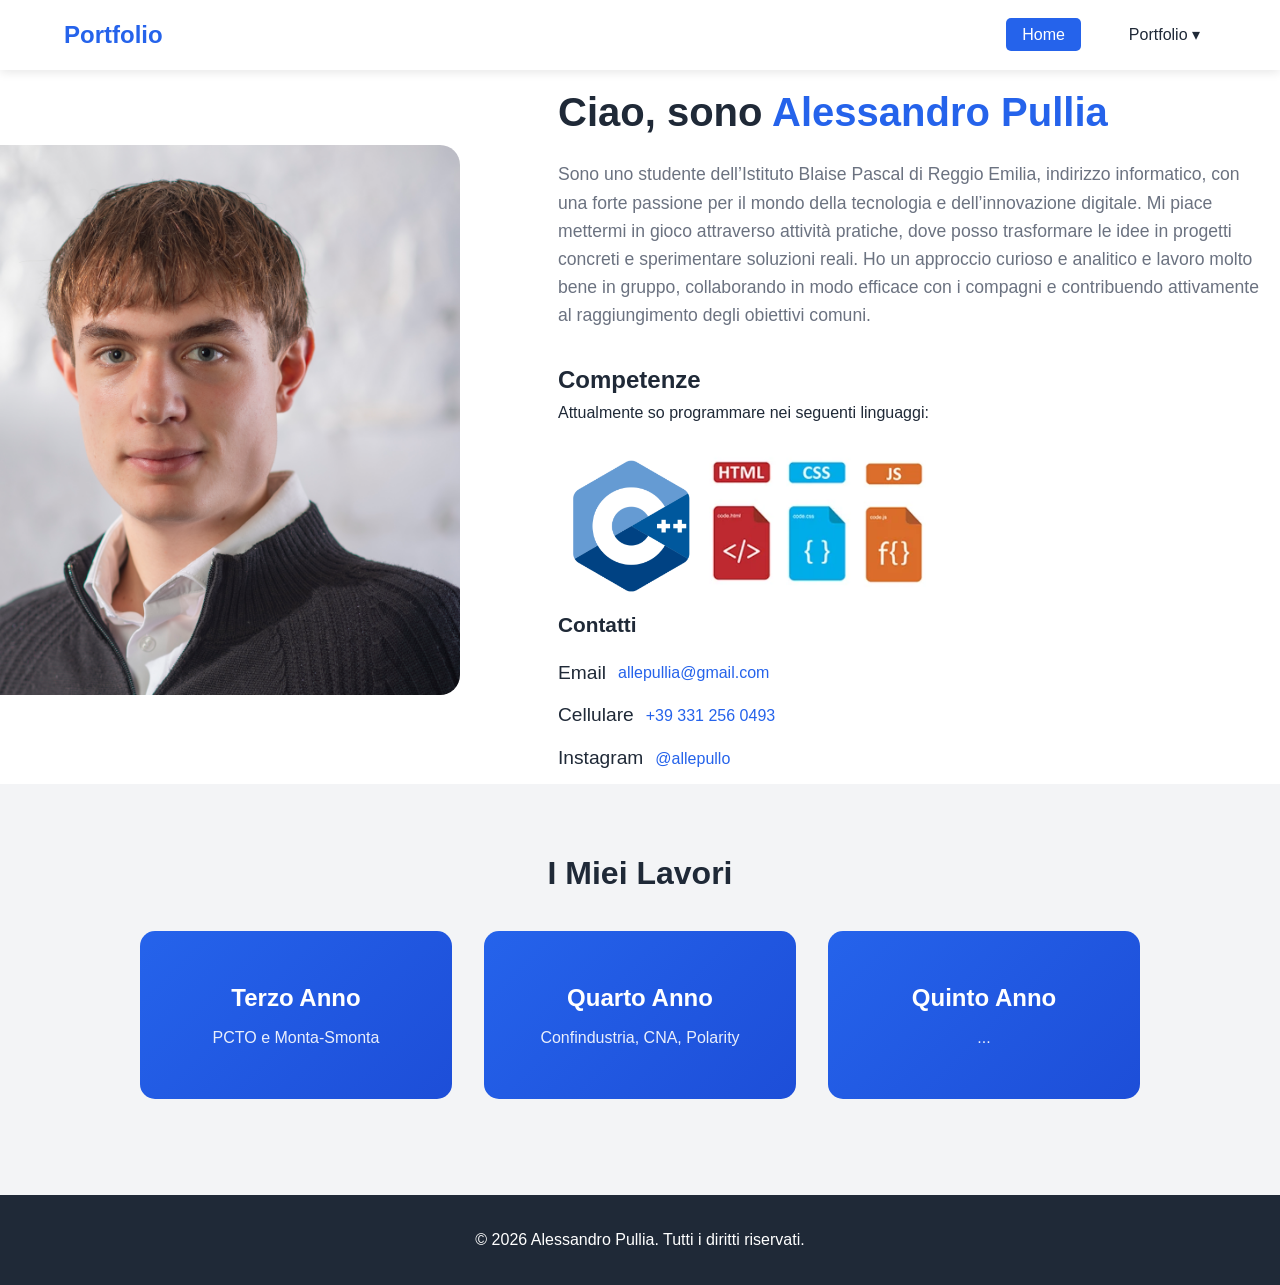
==== index.html @ db017f82 "Add files via upload" ====
<!DOCTYPE html>
<html lang="it">
<head>
    <meta charset="UTF-8">
    <meta name="viewport" content="width=device-width, initial-scale=1.0">
    <title>Il Mio Portfolio</title>
    <link rel="stylesheet" href="style.css">
</head>
<body>
    <header>
        <nav class="navbar">
            <div class="logo">Portfolio</div>
            <ul class="nav-links">
                <li><a href="index.html" class="active">Home</a></li>
                <li class="dropdown">
                    <a href="#">Portfolio ▾</a>
                    <ul class="dropdown-menu">
                        <li><a href="terzoAnno.html">Terzo Anno</a></li>
                        <li><a href="quartoAnno.html">Quarto Anno</a></li>
                        <li><a href="quintoAnno.html">Quinto Anno</a></li>
                    </ul>
                </li>
            </ul>
        </nav>
    </header>
    <main>
        <section class="about-me">
            <div class="about-container">
                <div class="profile-image">
                    <img src="alle _CAP2257.jpg" alt="Foto profilo">
                </div>
                <div class="about-content">
                    <h1>Ciao, sono <span class="highlight">Alessandro Pullia</span></h1>
                    <p class="bio">
                        Sono uno studente dell’Istituto Blaise Pascal di Reggio Emilia, indirizzo informatico, con una forte passione 
                        per il mondo della tecnologia e dell’innovazione digitale.
                        Mi piace mettermi in gioco attraverso attività pratiche, dove posso trasformare le idee 
                        in progetti concreti e sperimentare soluzioni reali.
                        Ho un approccio curioso e analitico e
                        lavoro molto bene in gruppo, collaborando in modo efficace con i compagni e contribuendo 
                        attivamente al raggiungimento degli obiettivi comuni.      
                    </p>
                    <p class="bio">
                        <h2>Competenze</h2>
                        
                        Attualmente so programmare nei seguenti linguaggi:<br><br>
                        <img src="fin.png" id = "img1">
                    </p>
                    <div class="contacts">
                        <h2>Contatti</h2>
                        <ul class="contact-list">
                            <li>
                                <span class="icon">Email</span>
                                <a>allepullia@gmail.com</a>
                            </li>
                            <li>
                                <span class="icon">Cellulare</span>
                                <a>+39 331 256 0493</a>
                            </li>
                            <li>
                                <span class="icon">Instagram</span>
                                <a>@allepullo</a>
                            </li>
                        </ul>
                    </div>
                </div>
            </div>
        </section>
        <section class="portfolio-preview">
            <h2>I Miei Lavori</h2>
            <div class="year-cards">
                <a href="terzoAnno.html" class="year-card">
                    <div class="card-content">
                        <h3>Terzo Anno</h3>
                        <p>PCTO e Monta-Smonta</p>
                    </div>
                </a>
                <a href="quartoAnno.html" class="year-card">
                    <div class="card-content">
                        <h3>Quarto Anno</h3>
                        <p>Confindustria, CNA, Polarity</p>
                    </div>
                </a>
                <a href="quintoAnno.html" class="year-card">
                    <div class="card-content">
                        <h3>Quinto Anno</h3>
                        <p>...</p>
                    </div>
                </a>
            </div>
        </section>
    </main>
    <footer>
        <p>&copy; 2026 Alessandro Pullia. Tutti i diritti riservati.</p>
    </footer>
</body>
</html>
---- style.css ----
/* Reset e base */
* {
    margin: 0;
    padding: 0;
    box-sizing: border-box;
}
:root {
    --primary: #2563eb;
    --primary-dark: #1d4ed8;
    --dark: #1f2937;
    --light: #f3f4f6;
    --white: #ffffff;
    --gray: #6b7280;
}
body {
    font-family: 'Segoe UI', Tahoma, Geneva, Verdana, sans-serif;
    line-height: 1.6;
    color: var(--dark);
    background-color: var(--light);
}
a {
    text-decoration: none;
    color: inherit;
}
ul {
    list-style: none;
}
/* Navbar */
.navbar {
    display: flex;
    justify-content: space-between;
    align-items: center;
    padding: 1rem 5%;
    background-color: var(--white);
    box-shadow: 0 2px 10px rgba(0, 0, 0, 0.1);
    position: sticky;
    top: 0;
    z-index: 100;
}
.logo {
    font-size: 1.5rem;
    font-weight: bold;
    color: var(--primary);
}
.nav-links {
    display: flex;
    gap: 2rem;
}
.nav-links a {
    padding: 0.5rem 1rem;
    border-radius: 5px;
    transition: background-color 0.3s, color 0.3s;
}
.nav-links a:hover,
.nav-links a.active {
    background-color: var(--primary);
    color: var(--white);
}
/* Dropdown */
.dropdown {
    position: relative;
}
.dropdown-menu {
    position: absolute;
    top: 100%;
    left: 0;
    background-color: var(--white);
    min-width: 180px;
    box-shadow: 0 4px 15px rgba(0, 0, 0, 0.15);
    border-radius: 8px;
    opacity: 0;
    visibility: hidden;
    transform: translateY(10px);
    transition: all 0.3s;
}
.dropdown:hover .dropdown-menu {
    opacity: 1;
    visibility: visible;
    transform: translateY(0);
}
.dropdown-menu li a {
    display: block;
    padding: 0.75rem 1rem;
    border-radius: 0;
}
.dropdown-menu li:first-child a {
    border-radius: 8px 8px 0 0;
}
.dropdown-menu li:last-child a {
    border-radius: 0 0 8px 8px;
}
/* About Me Section */
.about-me {
    padding: 10px;
    background-color: var(--white);
}
.about-container {
    max-width: 1300px;
    margin: 0 auto;
    display: grid;
    grid-template-columns: 500px 1fr;
    gap: 3rem;
    align-items: start;
}
.profile-image {
    width: 110%;
    aspect-ratio: 1;
    border-radius: 20px;
    overflow: hidden;
    background-color: var(--light);
    position: relative;
    top: 65px;
    left: -100px;
}
.profile-image img {
    width: 100%;
    height: 100%;
    object-fit: cover;
}
.about-content h1 {
    font-size: 2.5rem;
    margin-bottom: 1rem;
}
.highlight {
    color: var(--primary);
}
.bio {
    font-size: 1.1rem;
    color: var(--gray);
    margin-bottom: 2rem;
}
#img1{
    height:150px;
}
.contacts h2 {
    font-size: 1.3rem;
    margin-bottom: 1rem;
    color: var(--dark);
}
.contact-list {
    display: flex;
    flex-direction: column;
    gap: 0.75rem;
}
.contact-list li {
    display: flex;
    align-items: center;
    gap: 0.75rem;
}
.contact-list .icon {
    font-size: 1.2rem;
}
.contact-list a {
    color: var(--primary);
    transition: color 0.3s;
}
.contact-list a:hover {
    color: var(--primary-dark);
}
/* Portfolio Preview */
.portfolio-preview {
    padding: 4rem 5%;
}
.portfolio-preview h2 {
    text-align: center;
    font-size: 2rem;
    margin-bottom: 2rem;
}
.year-cards {
    display: grid;
    grid-template-columns: repeat(auto-fit, minmax(280px, 1fr));
    gap: 2rem;
    max-width: 1000px;
    margin: 0 auto;
}
.year-card {
    background: linear-gradient(135deg, var(--primary), var(--primary-dark));
    border-radius: 15px;
    padding: 3rem 2rem;
    text-align: center;
    color: var(--white);
    transition: transform 0.3s, box-shadow 0.3s;
}
.year-card:hover {
    transform: translateY(-10px);
    box-shadow: 0 15px 40px rgba(37, 99, 235, 0.3);
}
.year-card h3 {
    font-size: 1.5rem;
    margin-bottom: 0.5rem;
}
.year-card p {
    opacity: 0.9;
}
/* Page Header (per le sottopagine) */
.page-header {
    background: linear-gradient(135deg, var(--primary), var(--primary-dark));
    color: var(--white);
    padding: 4rem 5%;
    text-align: center;
}
.page-header h1 {
    font-size: 2.5rem;
    margin-bottom: 0.5rem;
}
.page-header p {
    opacity: 0.9;
}
/* Projects Grid */
.projects-section {
    padding: 4rem 5%;
    max-width: 1600px;
    margin: 0 auto;
}
.projects-grid {
    display: grid;
    grid-template-columns: repeat(auto-fit, minmax(300px, 1fr));
    gap: 2rem;
}
.project-card {
    background-color: var(--white);
    border-radius: 15px;
    overflow: hidden;
    box-shadow: 0 5px 20px rgba(0, 0, 0, 0.1);
    transition: transform 0.3s;
    padding: 10px;;
}
.project-card:hover {
    transform: translateY(-5px);
}
.project-image {
    width: 100%;
    height: 200px;
    background-color: var(--light);
    overflow: hidden;
}
.project-image img {
    width: 100%;
    height: 100%;
    object-fit: cover;
}
.project-info {
    padding: 1.5rem;
}
.project-info h3 {
    margin-bottom: 0.5rem;
    color: var(--dark);
}
.project-info p {
    color: var(--gray);
    font-size: 0.95rem;
    margin-bottom: 1rem;
}
.project-tags {
    display: flex;
    flex-wrap: wrap;
    gap: 0.5rem;
}
.tag {
    background-color: var(--light);
    padding: 0.25rem 0.75rem;
    border-radius: 20px;
    font-size: 0.8rem;
    color: var(--primary);
}
/* Footer */
footer {
    background-color: var(--dark);
    color: var(--white);
    text-align: center;
    padding: 2rem;
    margin-top: 2rem;
}
/* Responsive */
@media (max-width: 768px) {
    .about-container {
        grid-template-columns: 1fr;
        text-align: center;
    }
    
    .profile-image {
        max-width: 250px;
        margin: 0 auto;
    }
    
    .contact-list {
        align-items: center;
    }
    
    .navbar {
        flex-direction: column;
        gap: 1rem;
    }
    
    .nav-links {
        flex-wrap: wrap;
        justify-content: center;
    }
}
#comp{
    position: absolute;
    bottom: 100px;
}
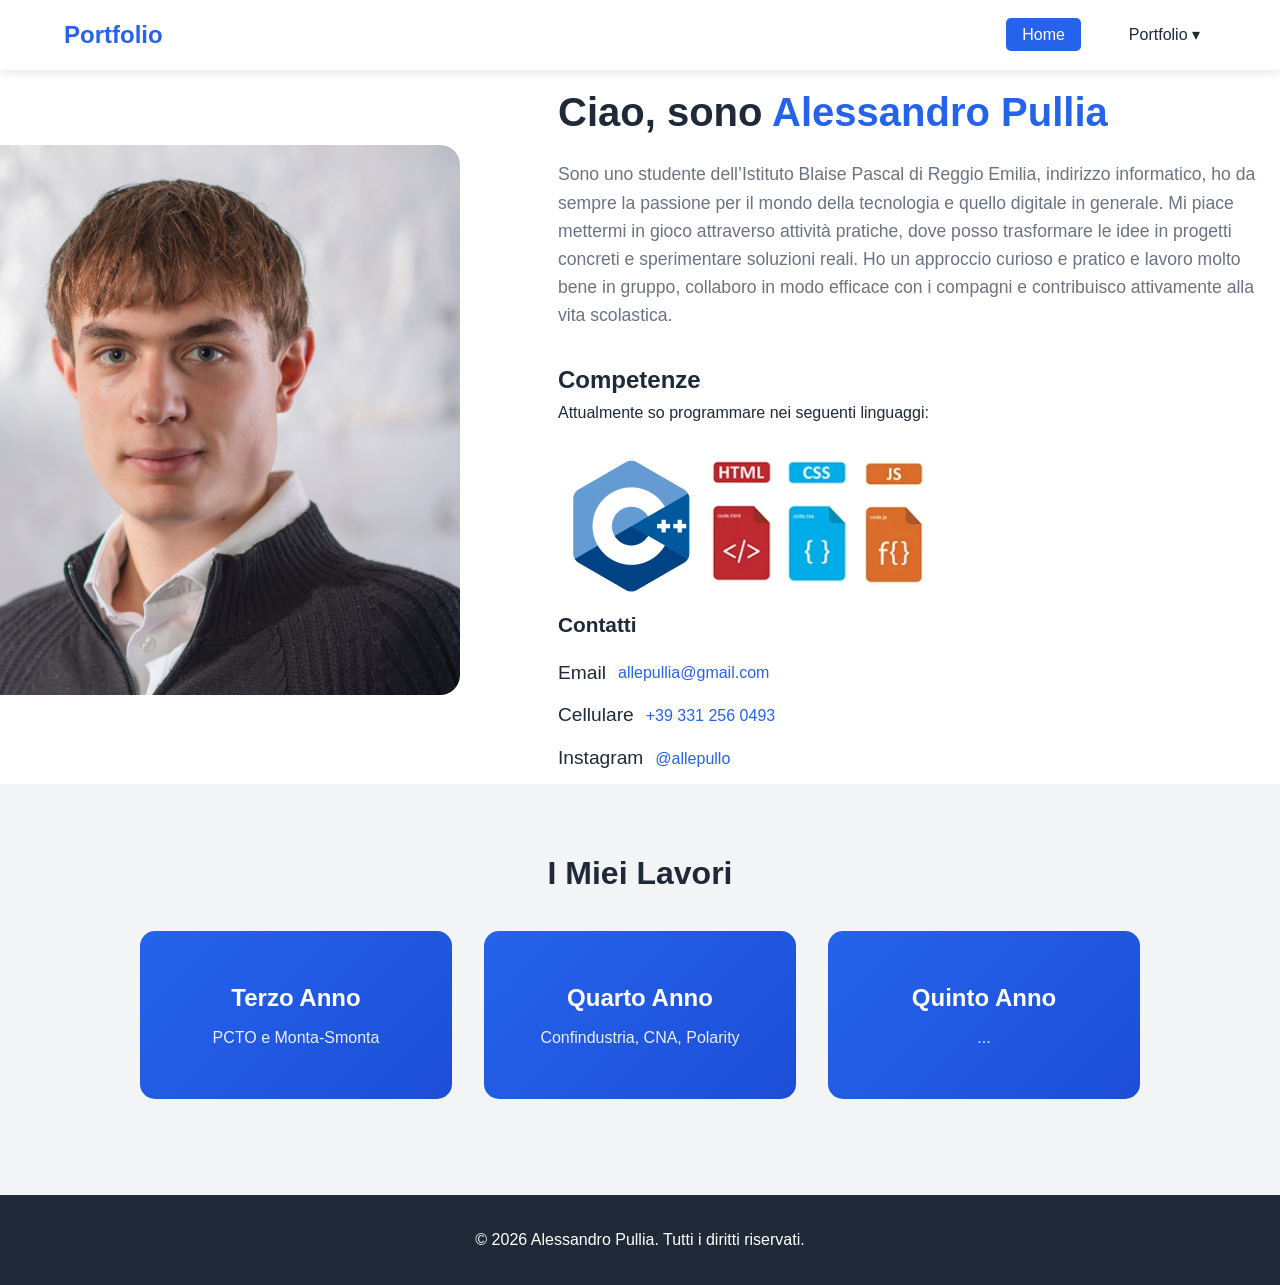
==== commit 0005c0a5: "Revise portfolio webpage content and layout Updated the content and structure of the portfolio webpa" ====
--- a/index.html
+++ b/index.html
@@ -32,13 +32,13 @@
                 <div class="about-content">
                     <h1>Ciao, sono <span class="highlight">Alessandro Pullia</span></h1>
                     <p class="bio">
-                        Sono uno studente dell’Istituto Blaise Pascal di Reggio Emilia, indirizzo informatico, con una forte passione 
-                        per il mondo della tecnologia e dell’innovazione digitale.
+                        Sono uno studente dell’Istituto Blaise Pascal di Reggio Emilia, indirizzo informatico, ho da sempre la passione 
+                        per il mondo della tecnologia e quello digitale in generale.
                         Mi piace mettermi in gioco attraverso attività pratiche, dove posso trasformare le idee 
                         in progetti concreti e sperimentare soluzioni reali.
-                        Ho un approccio curioso e analitico e
-                        lavoro molto bene in gruppo, collaborando in modo efficace con i compagni e contribuendo 
-                        attivamente al raggiungimento degli obiettivi comuni.      
+                        Ho un approccio curioso e pratico e
+                        lavoro molto bene in gruppo, collaboro in modo efficace con i compagni e contribuisco 
+                        attivamente alla vita scolastica.      
                     </p>
                     <p class="bio">
                         <h2>Competenze</h2>
@@ -94,4 +94,4 @@
         <p>&copy; 2026 Alessandro Pullia. Tutti i diritti riservati.</p>
     </footer>
 </body>
-</html>+</html>
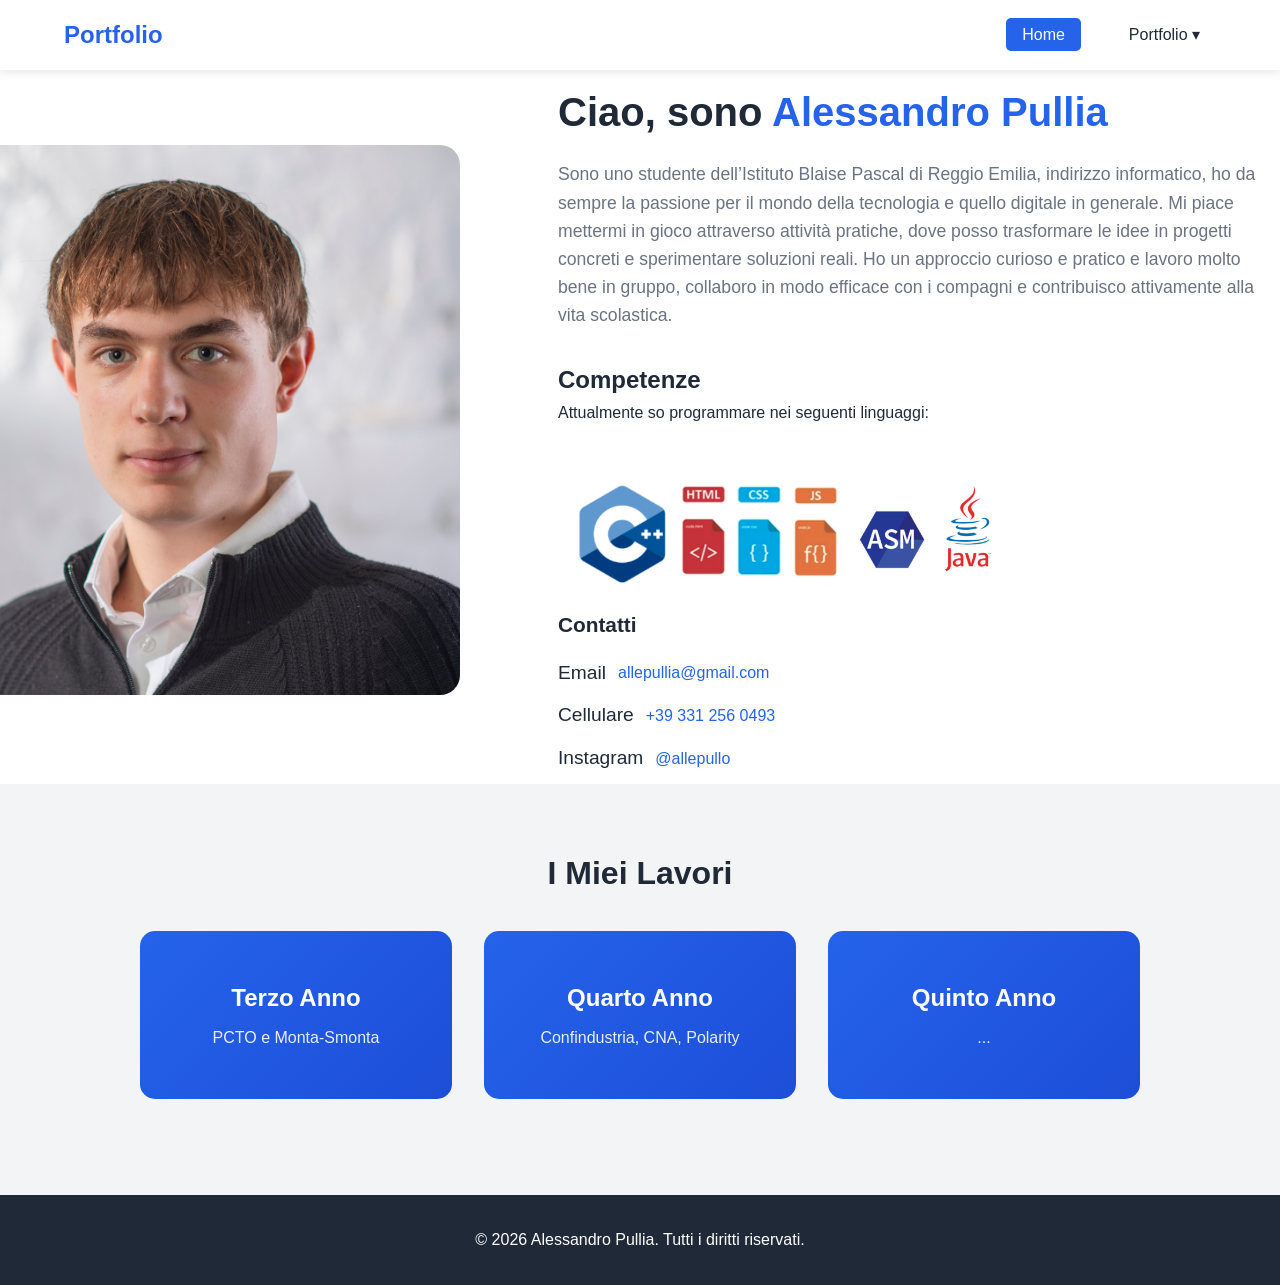
==== commit e873bbf3: "Fix HTML formatting and update image source" ====
--- a/index.html
+++ b/index.html
@@ -44,7 +44,7 @@
                         <h2>Competenze</h2>
                         
                         Attualmente so programmare nei seguenti linguaggi:<br><br>
-                        <img src="fin.png" id = "img1">
+                        <img src="cmpt.png" id = "img1">
                     </p>
                     <div class="contacts">
                         <h2>Contatti</h2>
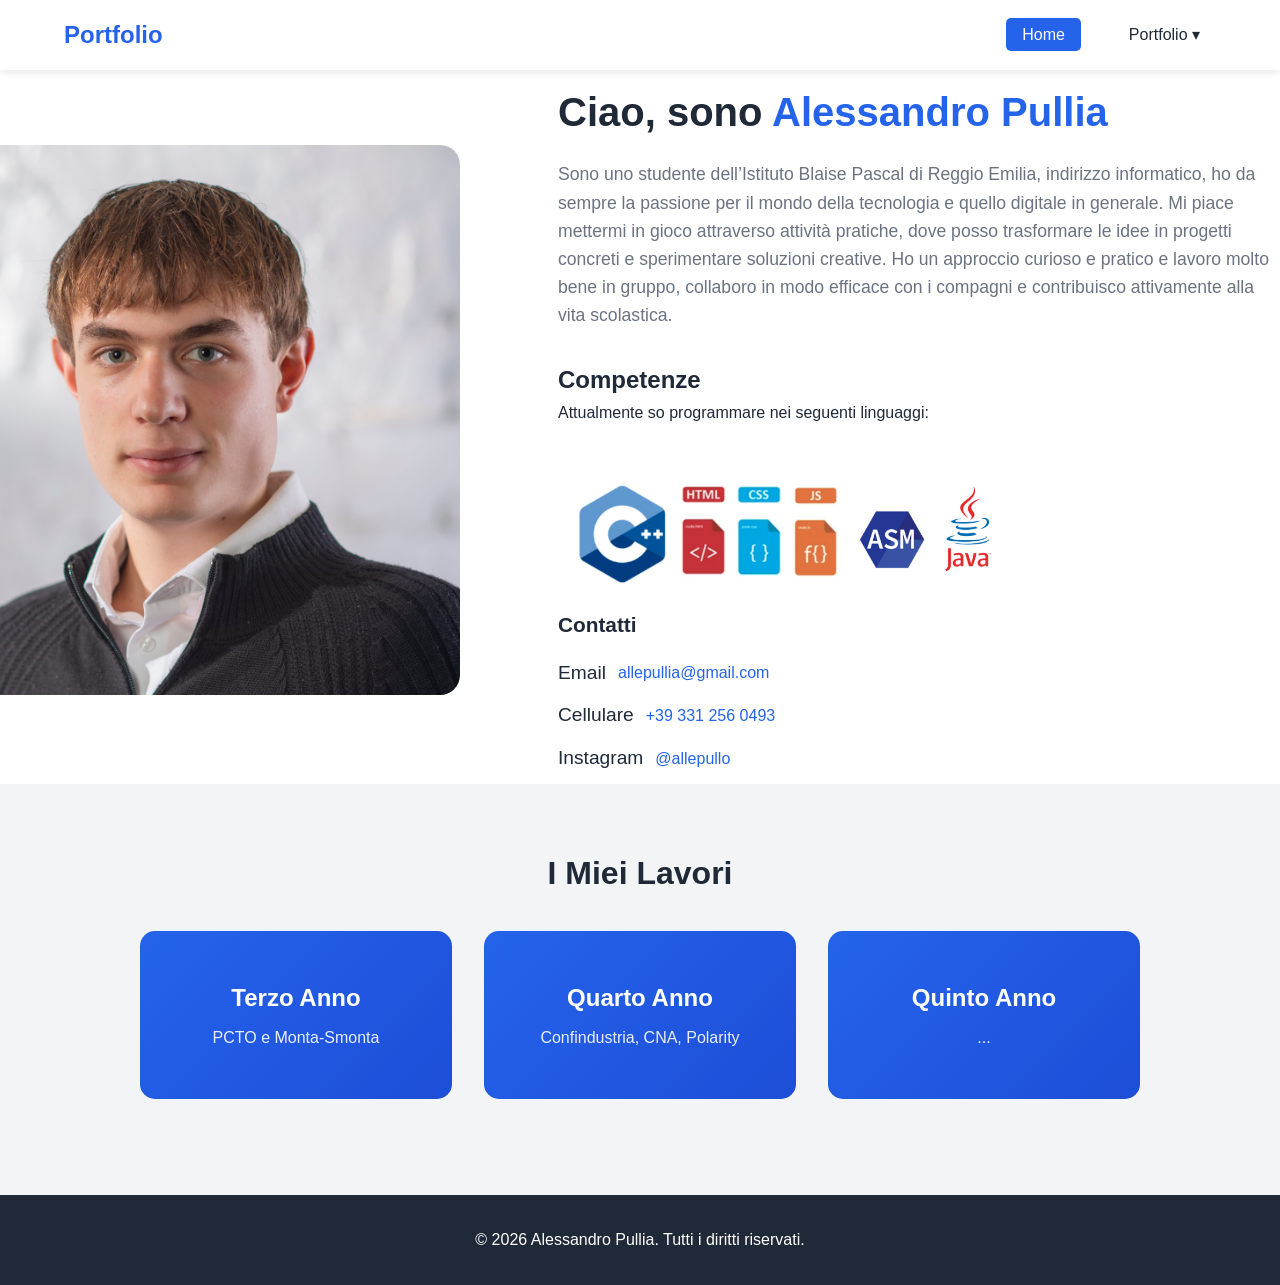
==== commit 5107b372: "Update index.html" ====
--- a/index.html
+++ b/index.html
@@ -35,7 +35,7 @@
                         Sono uno studente dell’Istituto Blaise Pascal di Reggio Emilia, indirizzo informatico, ho da sempre la passione 
                         per il mondo della tecnologia e quello digitale in generale.
                         Mi piace mettermi in gioco attraverso attività pratiche, dove posso trasformare le idee 
-                        in progetti concreti e sperimentare soluzioni reali.
+                        in progetti concreti e sperimentare soluzioni creative.
                         Ho un approccio curioso e pratico e
                         lavoro molto bene in gruppo, collaboro in modo efficace con i compagni e contribuisco 
                         attivamente alla vita scolastica.      
